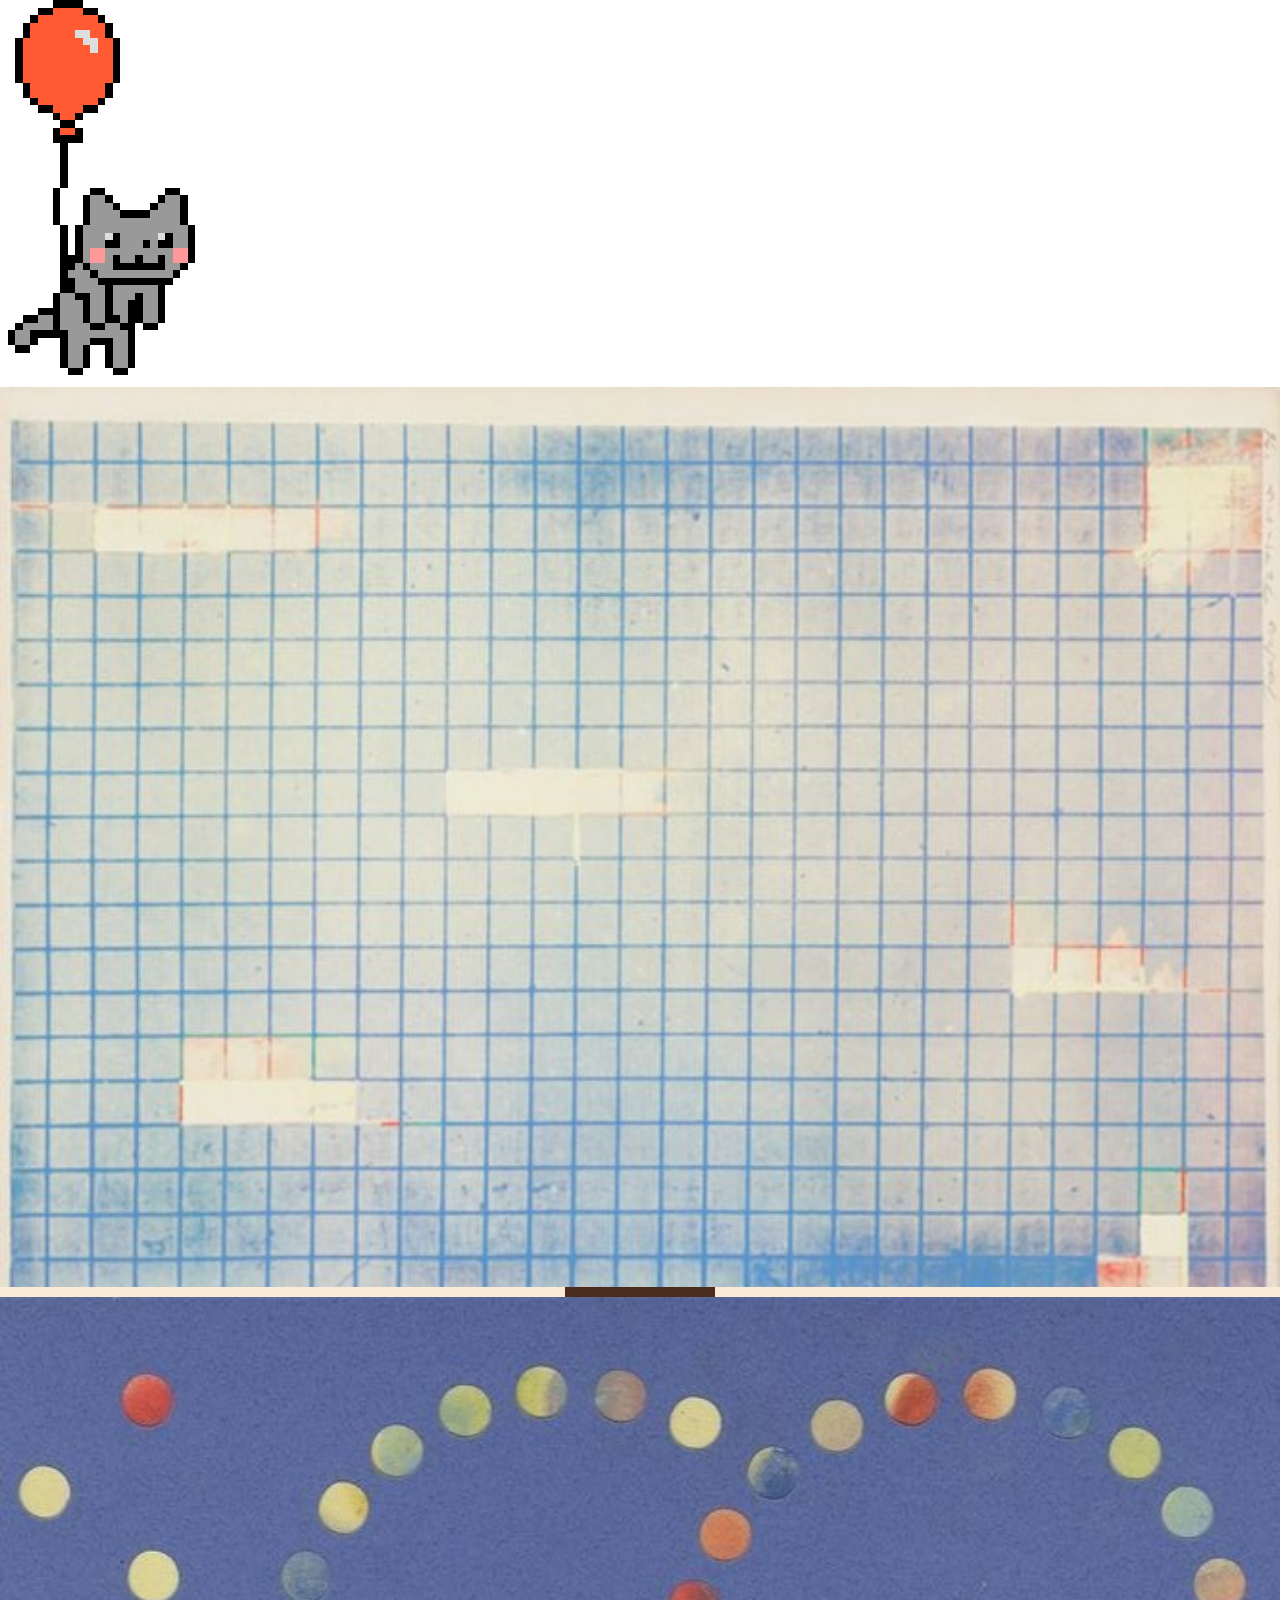
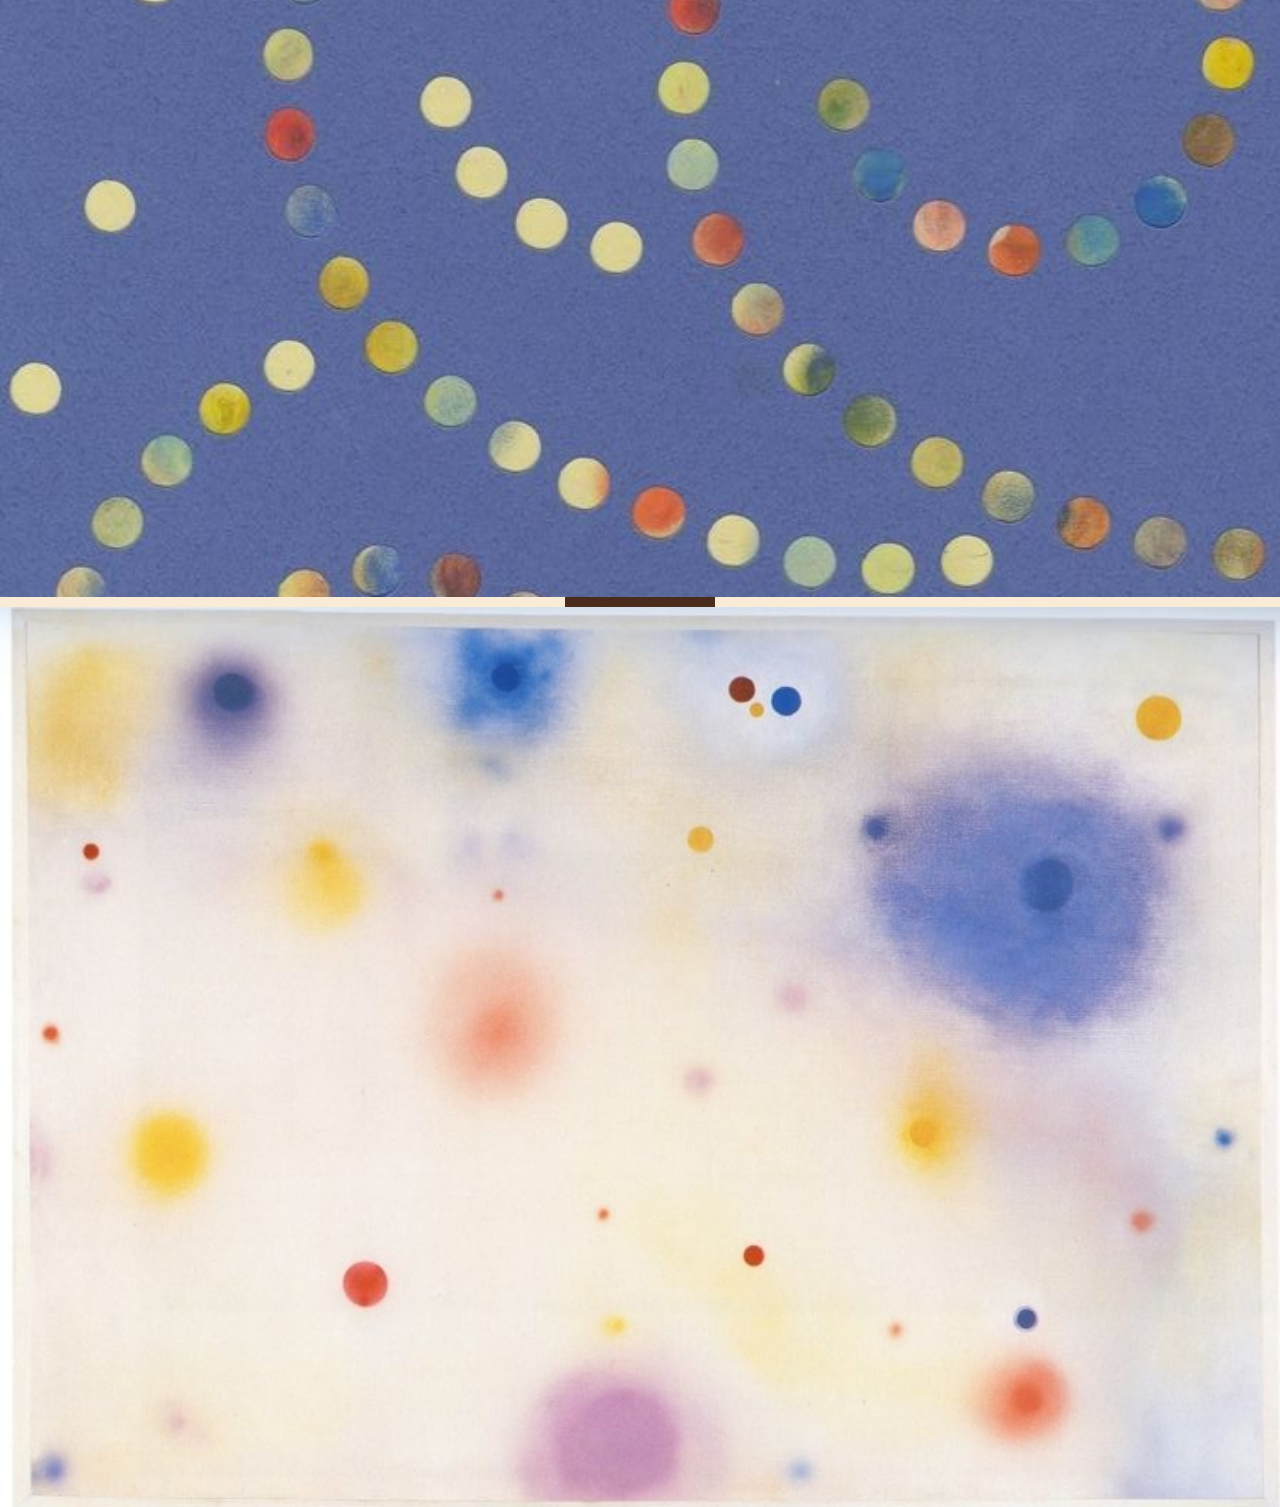
==== index.html @ eff26026 "Initial commit" ====
<!DOCTYPE html>

<html>

    <head>

        <title>Backrooms</title>

        <meta name="description" content="Ivy Chang's Backrooms Project">
        <meta name="keywords" content="HTML, CSS">
        <meta name="author" content="Ivy Chang">

        <link rel="stylesheet" href="Backroom/includes/style.css">

    </head>

    <body>

        <img id="walking-toast" src="Backroom/sources/cat.gif"/>

        <div id="room-1" class="rooms"></div>

        <div id="wall-1" class="wall">
            <div class="front-door"></div>
        </div>

        <div id="room-2" class="rooms"></div>

        <div id="wall-1" class="wall">
            <div class="front-door"></div>
        </div>

        <div id="room-3" class="rooms">
            <div class="radial-gradient"></div>
        </div>
        
    </body>

</html>
---- Backroom/includes/style.css ----
html, body {
    width: 100%;
    height: 100%;
    margin: 0;
}

#cat {
    position: fixed;
    top:50%;
    left:50%;
    transform: translate(-50%, -50%);
    z-index:1;
    width: 75px;
    height:auto;
}

.rooms {
    position: relative;
    width: 100vw;
}

#room-1 {
    height: 100vh;
    background-image: url("../images/room1.jpg");
    background-size: cover;
    background-repeat: no-repeat;
}

#room-2 {
    height: 100vh;
    background-image: url("../images/room2.jpg");
    background-size: cover;
    background-repeat: no-repeat;
}

#room-3 {
    height: 100vh;
    background-image: url("../images/room3.jpg");
    background-size: cover;
    background-repeat: no-repeat;
}

.wall {
    position:relative;
    height: 10px;
    width: 100%;
    background-color:antiquewhite
}

.room-item {
    position: absolute;
}

#music-note {
    top: 60%;
    left: 10%;
    width: 200px;
    height: auto;
}

#furniture-group {
    position: absolute;
    top: 15%;
    left: 15%;
}

#sofa {
    position: absolute;
    top: 0;
    left: 0;
    width: 250px;
    height: auto;
}

#fan {
    position: absolute;
    top: -40px;
    left: 220px;
    width: 100px;
    height: auto;
}

#clipboard {
    top: 25%;
    left: 20%;
    width: 120px;
    height: auto;
}

#clipboard:hover {
    transform: scale(1.2);
    transition: transform 0.3s ease;
}

#resting-cat {
    top: 70%;
    left: 70%;
    width: 150px;
    height: auto;
}

#bubble {
    top: 20%;
    left: 70%;
    width: 150px;
    height: auto;
    opacity: 0.5;
    transition: transform 0.3s ease, opacity 0.3s ease;
}

#bubble:hover {
    transform: scale(1.1);
    opacity: 0.7;
}

.front-door {
    position: absolute;
    top: 50%;
    left: 50%;
    transform: translate(-50%, -50%);
    width: 150px;
    height: 100%;
    background-color: #4a2c1d;
}
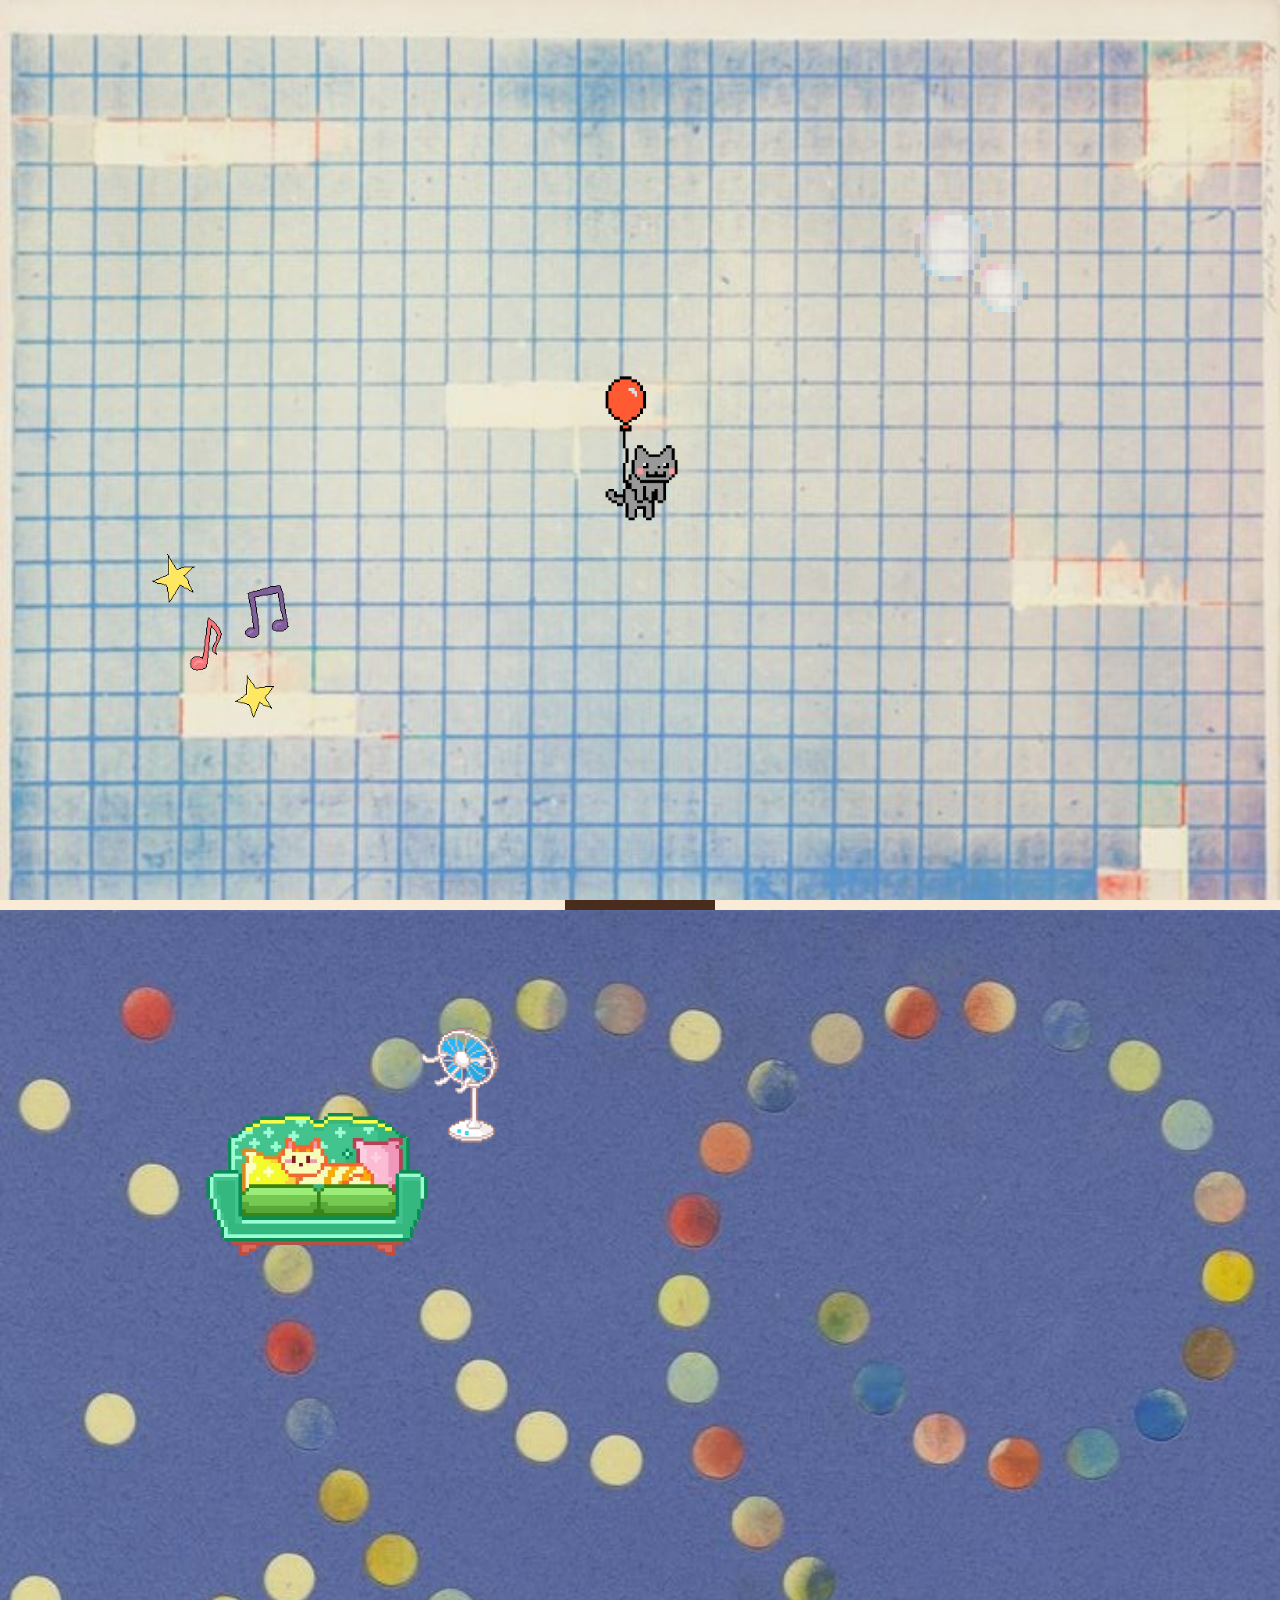
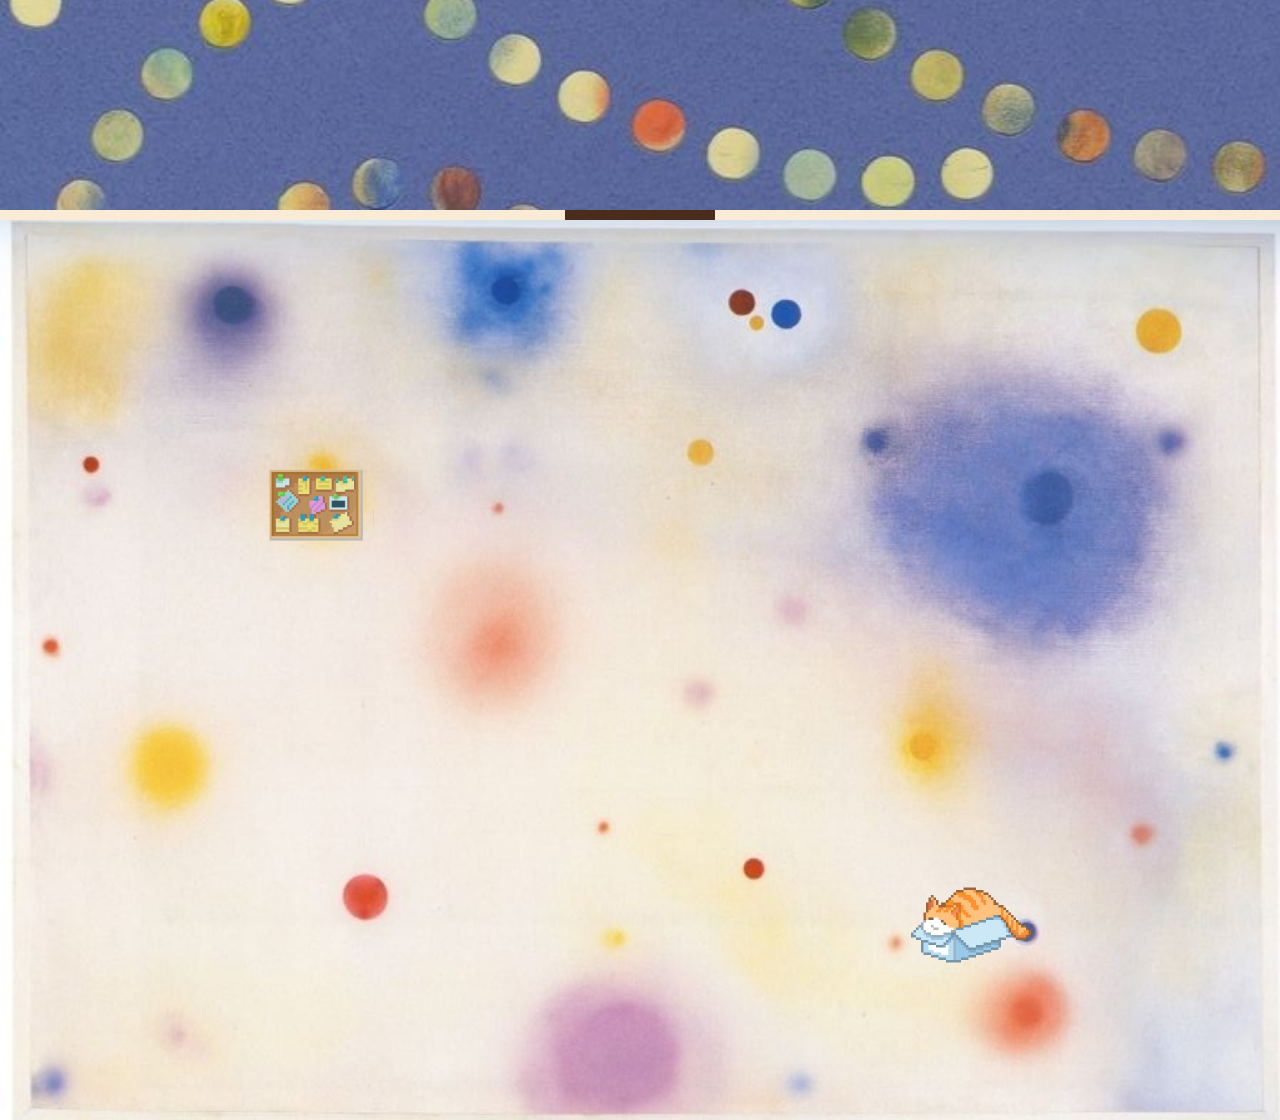
==== commit dd96b65e: "Update index.html" ====
--- a/index.html
+++ b/index.html
@@ -16,22 +16,32 @@
 
     <body>
 
-        <img id="walking-toast" src="Backroom/sources/cat.gif"/>
+        <img id="cat" src="Backroom/sources/cat.gif"/>
 
-        <div id="room-1" class="rooms"></div>
+        <div id="room-1" class="rooms">
+            <img id="music-note" class="room-item" src="Backroom/images/song-pixel.gif"/>
+            <img id="bubble" class="room-item" src="Backroom/images/bubble.png"/>
+        </div>
 
-        <div id="wall-1" class="wall">
+        <div class="wall">
             <div class="front-door"></div>
         </div>
 
-        <div id="room-2" class="rooms"></div>
+        <div id="room-2" class="rooms">
+            <div id="furniture-group">
+                <img id="sofa" class="room-item" src="Backroom/images/sofa.png"/>
+                <img id="fan" class="room-item" src="Backroom/images/fan.gif"/>
+            </div>
+        </div>
 
-        <div id="wall-1" class="wall">
+        <div class="wall">
             <div class="front-door"></div>
         </div>
 
         <div id="room-3" class="rooms">
             <div class="radial-gradient"></div>
+            <img id="clipboard" class="room-item" src="Backroom/images/clipboard.png"/>
+            <img id="resting-cat" class="room-item" src="Backroom/images/resting-cat.png"/>
         </div>
         
     </body>
